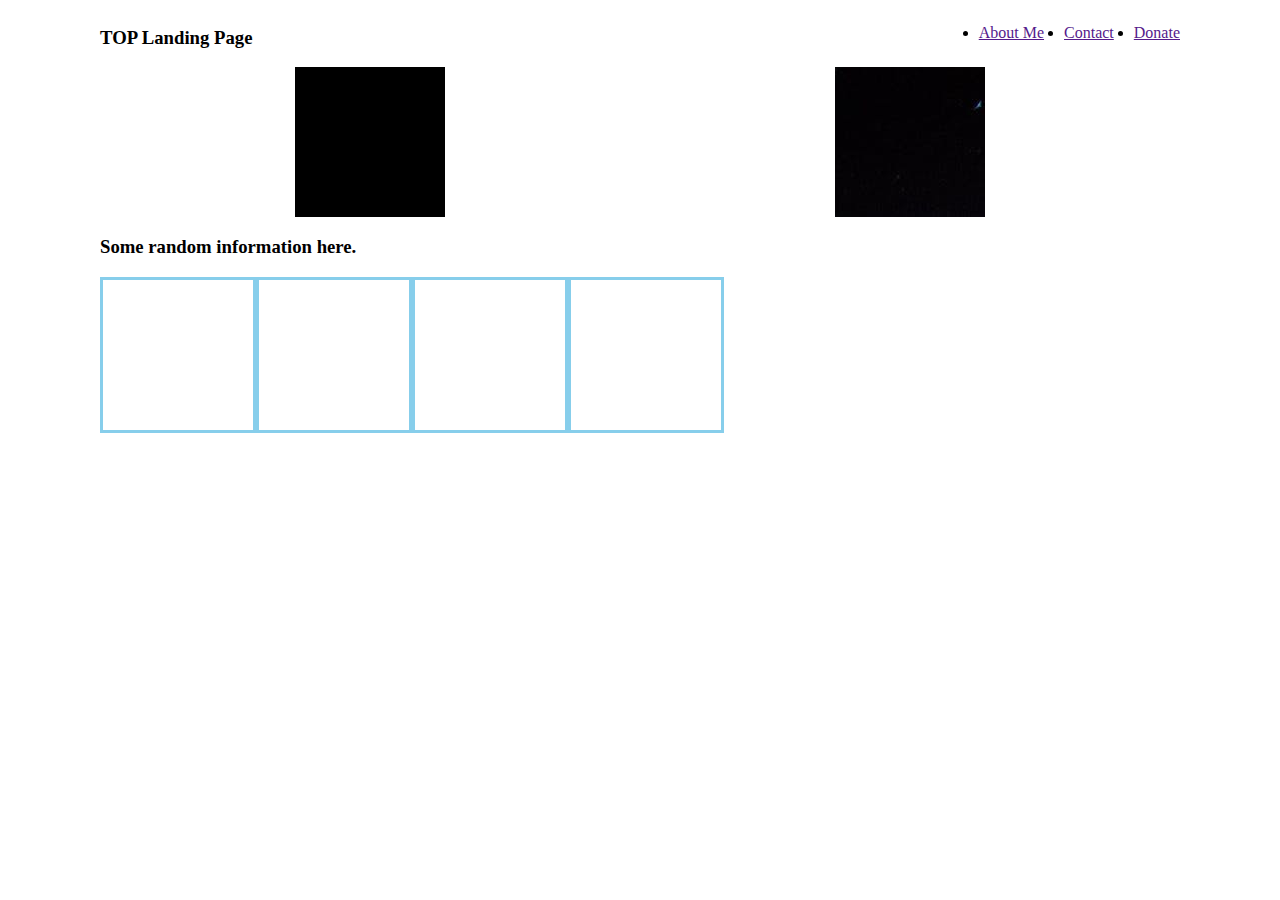
==== index.html @ 90028e37 "move index out of html folder" ====
<!DOCTYPE html>
<html lang="en">
    <head>
        <meta charset="UTF-8">
        <link rel="stylesheet" href="../css/stylesheet.css">
        <title>TOP Landing Page</title>
    </head>
    <body>
        <div class="headbox"> <!--This will contain a header image top left and three links to the right -->
            <h3>TOP Landing Page</h3>
            <div class="headlist">
                <ul>
                    <li><a href="">About Me</a></li>
                    <li><a href="">Contact</a></li>
                    <li><a href="">Donate</a></li>
                </ul>
            </div>
        </div>
        <div class="boxtwo"> <!-- This box will contain two boxes -->
            <div class="inboxone"></div>
            <div class="inboxtwo"></div>
        </div>
        <div class="boxes">
            <h3>Some random information here. </h3>
            <div class="container">
                <!-- Each box will have rounded edges with a paragraph underneath -->
                <div class="box"></div>
                <div class="box"></div>
                <div class="box"></div>
                <div class="box"></div>
            </div>
        </div>
        <div class="boxthree"> <!-- This box will just have text (a quote) with different fonts and a background color -->

        </div>
        <div class="boxfour"> <!-- This will have some text, a button and background color while being centered -->

        </div>
        <div class="footer"> <!-- This will be the footer and pushed to the bottom -->

        </div>
    </body>
</html>
---- css/stylesheet.css ----
body {
    margin-left: 100px;
    margin-right: 100px;
}

.headbox {
    display: flex;
    justify-content: space-between;
}

.headlist {
    display: flex;
}

ul {
    display: flex;
    gap: 20px;
}

.boxtwo {
    display: flex;
    justify-content: space-around;
    align-items: center;
    background-image: url(../images/spaceone.jpeg);
}

.inboxone {
    height: 150px;
    width: 150px;
    background-image: url(../images/spacetwo.jpeg);
}

.inboxtwo {
    height: 150px;
    width: 150px;
    background-image: url(../images/spacethree.jpeg);
}

.container {
    display: flex;
}

.box {
    height: 150px;
    width: 150px;
    border: 3px solid skyblue;
}
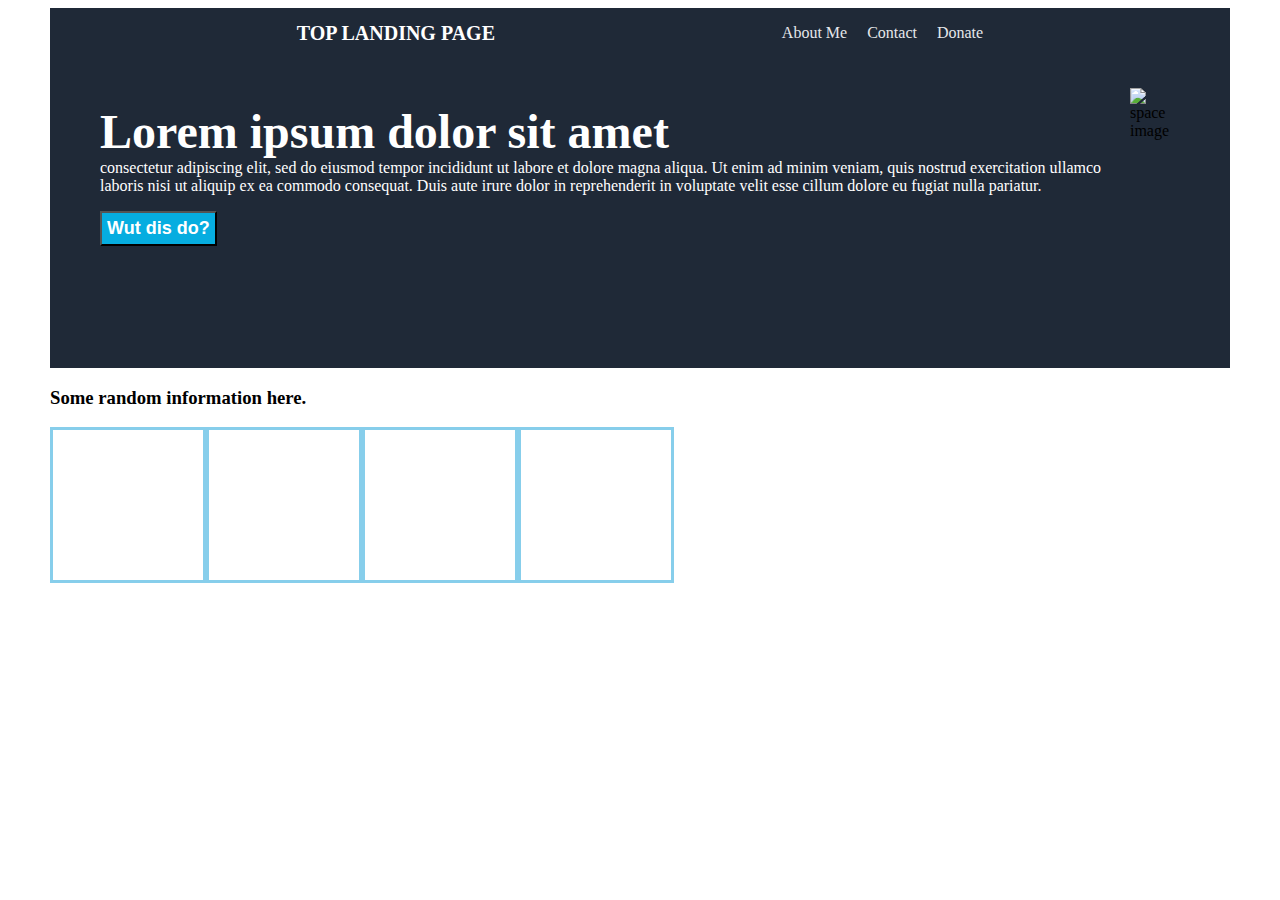
==== commit 562e2730: "edit html and css" ====
--- a/index.html
+++ b/index.html
@@ -2,23 +2,33 @@
 <html lang="en">
     <head>
         <meta charset="UTF-8">
-        <link rel="stylesheet" href="../css/stylesheet.css">
+        <link rel="stylesheet" href="./css/stylesheet.css">
         <title>TOP Landing Page</title>
     </head>
     <body>
         <div class="headbox"> <!--This will contain a header image top left and three links to the right -->
-            <h3>TOP Landing Page</h3>
-            <div class="headlist">
-                <ul>
-                    <li><a href="">About Me</a></li>
-                    <li><a href="">Contact</a></li>
-                    <li><a href="">Donate</a></li>
-                </ul>
+            <div class="top">
+                <div class="logotext">TOP LANDING PAGE</div>
+                <div class="headlist">
+                    <ul>
+                        <li><a href="">About Me</a></li>
+                        <li><a href="">Contact</a></li>
+                        <li><a href="">Donate</a></li>
+                    </ul>
+                </div>
             </div>
-        </div>
-        <div class="boxtwo"> <!-- This box will contain two boxes -->
-            <div class="inboxone"></div>
-            <div class="inboxtwo"></div>
+            <div class="bottom"> <!-- This box will contain two boxes -->
+                <div class="inboxone">
+                    <p><span>Lorem ipsum dolor sit amet</span> <br/>consectetur adipiscing elit, sed do eiusmod tempor incididunt ut labore 
+                        et dolore magna aliqua. Ut enim ad minim veniam, quis nostrud exercitation ullamco laboris nisi ut 
+                        aliquip ex ea commodo consequat. Duis aute irure dolor in reprehenderit in voluptate velit esse cillum 
+                        dolore eu fugiat nulla pariatur. </p>
+                        <button class="wut">Wut dis do?</button>
+                </div>
+                <div class="inboxtwo">
+                    <img src="./images/spaceone.jpeg" alt="space image">
+                </div>
+            </div>
         </div>
         <div class="boxes">
             <h3>Some random information here. </h3>
--- a/css/stylesheet.css
+++ b/css/stylesheet.css
@@ -1,11 +1,29 @@
 body {
-    margin-left: 100px;
-    margin-right: 100px;
+    margin-left: 50px;
+    margin-right: 50px;
+    display: flex;
+    flex-direction: column;
 }
 
 .headbox {
+    background-color: #1F2937;
     display: flex;
-    justify-content: space-between;
+    flex-direction: column;
+
+}
+
+.top {
+    display: flex;
+    flex-direction: row;
+    justify-content: space-evenly;
+}
+
+.logotext {
+    color: white;
+    font-size: 20px;
+    font-weight: 900;
+    display: flex;
+    align-items: center;
 }
 
 .headlist {
@@ -17,23 +35,50 @@
     gap: 20px;
 }
 
-.boxtwo {
+a {
+    text-decoration: none;
+    color:#E5E7EB;
+}
+
+li {
+    list-style: none;
     display: flex;
-    justify-content: space-around;
-    align-items: center;
-    background-image: url(../images/spaceone.jpeg);
+}
+
+.bottom {
+    padding: 30px 50px;
+    display: flex;
+    justify-content: space-evenly;
 }
 
 .inboxone {
-    height: 150px;
-    width: 150px;
-    background-image: url(../images/spacetwo.jpeg);
+    min-height: 250px;
+    width: auto;
+    color: white;
 }
 
 .inboxtwo {
-    height: 150px;
-    width: 150px;
-    background-image: url(../images/spacethree.jpeg);
+    min-height: 150px;
+    width: auto;
+}
+
+.inboxtwo img {
+    max-height: 280px;
+    max-width: 500px;
+}
+
+span {
+    font-size: 48px;
+    font-weight: 900;
+}
+
+.wut {
+    background-color: rgb(6, 173, 224);
+    font-size: 18px;
+    color: white;
+    font-weight: 700;
+    padding: 5px;
+
 }
 
 .container {
@@ -46,3 +91,6 @@
     border: 3px solid skyblue;
 }
 
+.footer {
+    background-color: #1F2937;
+}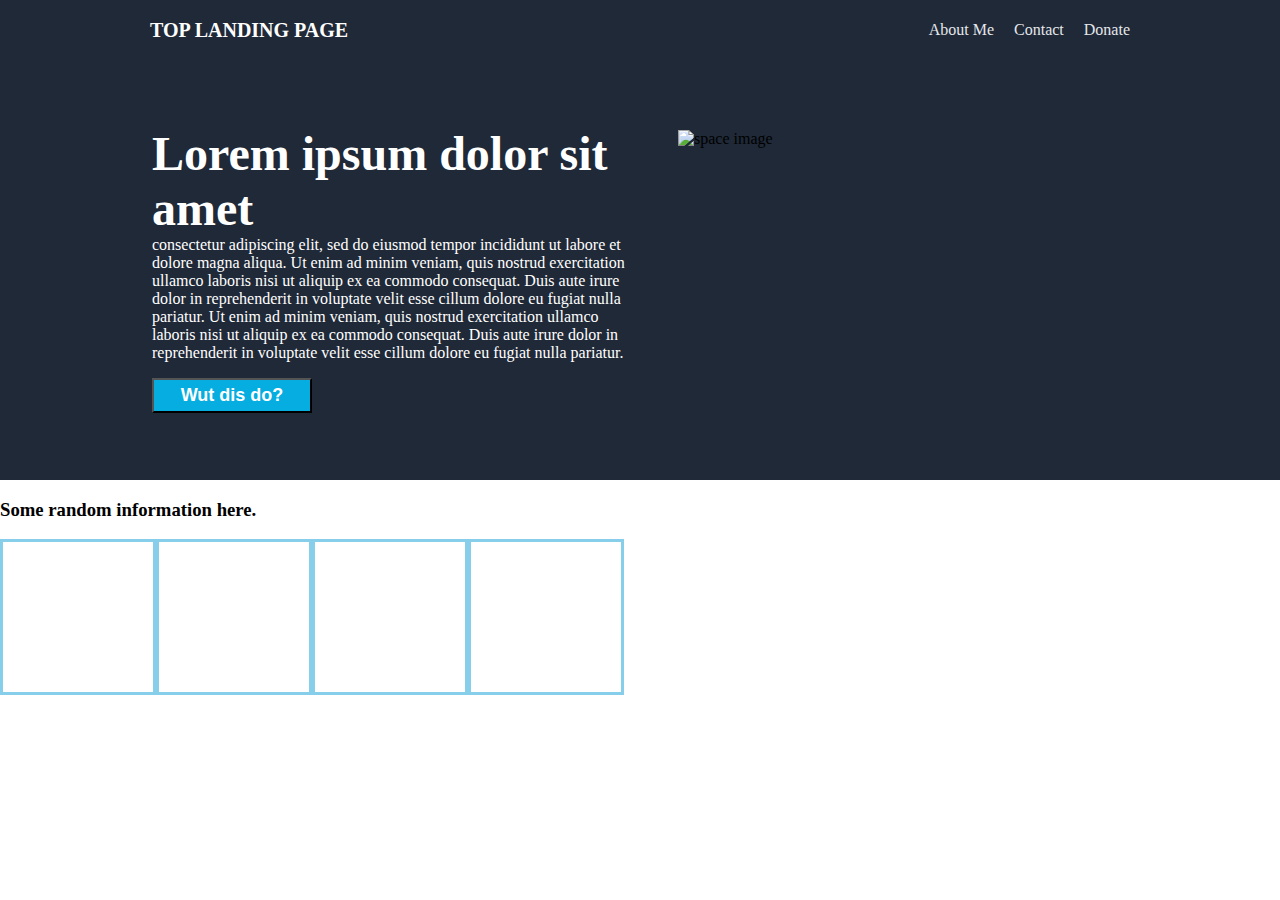
==== commit 68004e72: "edit css and index and finish top section" ====
--- a/index.html
+++ b/index.html
@@ -21,6 +21,8 @@
                 <div class="inboxone">
                     <p><span>Lorem ipsum dolor sit amet</span> <br/>consectetur adipiscing elit, sed do eiusmod tempor incididunt ut labore 
                         et dolore magna aliqua. Ut enim ad minim veniam, quis nostrud exercitation ullamco laboris nisi ut 
+                        aliquip ex ea commodo consequat. Duis aute irure dolor in reprehenderit in voluptate velit esse cillum 
+                        dolore eu fugiat nulla pariatur. Ut enim ad minim veniam, quis nostrud exercitation ullamco laboris nisi ut 
                         aliquip ex ea commodo consequat. Duis aute irure dolor in reprehenderit in voluptate velit esse cillum 
                         dolore eu fugiat nulla pariatur. </p>
                         <button class="wut">Wut dis do?</button>
--- a/css/stylesheet.css
+++ b/css/stylesheet.css
@@ -1,6 +1,5 @@
 body {
-    margin-left: 50px;
-    margin-right: 50px;
+    margin: 0;
     display: flex;
     flex-direction: column;
 }
@@ -9,13 +8,14 @@
     background-color: #1F2937;
     display: flex;
     flex-direction: column;
-
 }
 
 .top {
+    padding: 5px 150px;
+    margin: 0;
     display: flex;
     flex-direction: row;
-    justify-content: space-evenly;
+    justify-content: space-between;
 }
 
 .logotext {
@@ -23,15 +23,19 @@
     font-size: 20px;
     font-weight: 900;
     display: flex;
-    align-items: center;
+    flex-direction: column;
+    align-self: center;
 }
 
 .headlist {
     display: flex;
+    flex-direction: column;
+    align-items: center;
 }
 
 ul {
     display: flex;
+    align-items: center;
     gap: 20px;
 }
 
@@ -46,25 +50,41 @@
 }
 
 .bottom {
-    padding: 30px 50px;
+    padding: 50px 100px;
     display: flex;
-    justify-content: space-evenly;
+    flex-direction: row;
+    justify-content: center;
+    align-items: center;
+    gap: 40px;
+    flex-wrap: wrap;
 }
 
 .inboxone {
-    min-height: 250px;
-    width: auto;
+    padding-bottom: 40px;
+    min-height: 280px;
+    max-height: 280px;
+    min-width: 450px;
+    max-width: 45%;
     color: white;
+    display: flex;
+    flex-direction: column;
 }
 
 .inboxtwo {
-    min-height: 150px;
-    width: auto;
+    min-height: 280px;
+    max-height: auto;
+    min-width: 450px;
+    max-width: 45%;
+    display: flex;
+    flex-direction: column;
+    align-self: center;
 }
 
 .inboxtwo img {
-    max-height: 280px;
-    max-width: 500px;
+    width: 100%;
+    height: 100%;
+    display: flex;
+    align-self: center;
 }
 
 span {
@@ -78,7 +98,7 @@
     color: white;
     font-weight: 700;
     padding: 5px;
-
+    width: 160px;
 }
 
 .container {
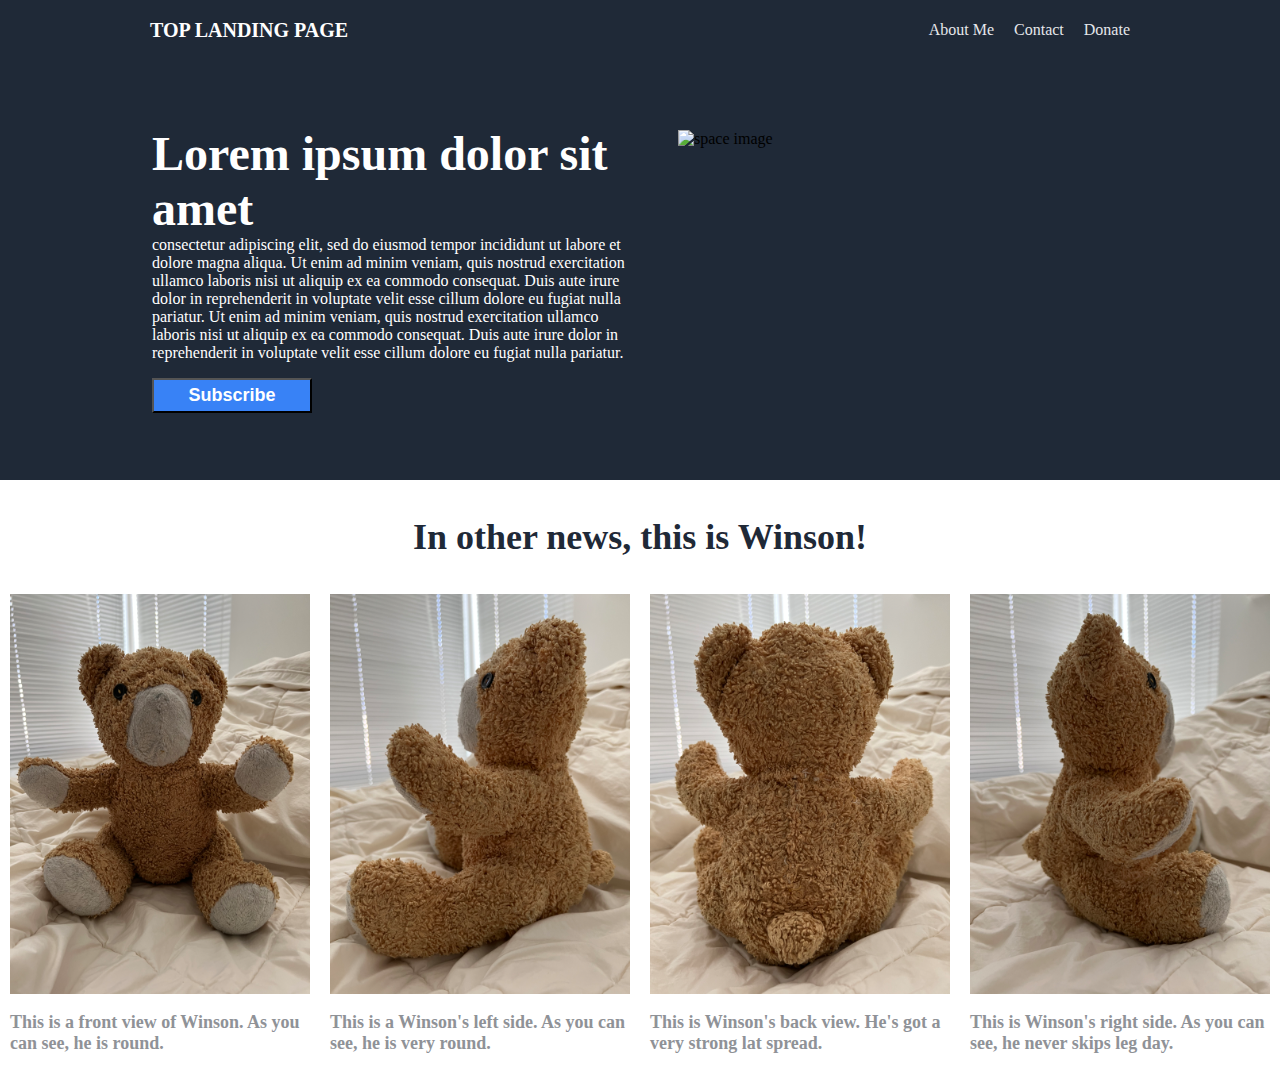
==== commit 94c25b62: "add images and edit css and index finishing second secion" ====
--- a/index.html
+++ b/index.html
@@ -25,7 +25,7 @@
                         dolore eu fugiat nulla pariatur. Ut enim ad minim veniam, quis nostrud exercitation ullamco laboris nisi ut 
                         aliquip ex ea commodo consequat. Duis aute irure dolor in reprehenderit in voluptate velit esse cillum 
                         dolore eu fugiat nulla pariatur. </p>
-                        <button class="wut">Wut dis do?</button>
+                        <button class="wut">Subscribe</button>
                 </div>
                 <div class="inboxtwo">
                     <img src="./images/spaceone.jpeg" alt="space image">
@@ -33,13 +33,25 @@
             </div>
         </div>
         <div class="boxes">
-            <h3>Some random information here. </h3>
+            <p>In other news, this is Winson!</p>
             <div class="container">
                 <!-- Each box will have rounded edges with a paragraph underneath -->
-                <div class="box"></div>
-                <div class="box"></div>
-                <div class="box"></div>
-                <div class="box"></div>
+                <div class="box">
+                    <img src="./images/Winson/winsonone.jpeg" alt="Winson front">
+                    <p> This is a front view of Winson. As you can see, he is round. </p>
+                </div>
+                <div class="box">
+                    <img src="./images/Winson/winsontwo.jpeg" alt="Winson left">
+                    <p>This is a Winson's left side. As you can see, he is very round. </p>
+                </div>
+                <div class="box">
+                    <img src="./images/Winson/winsonthree.jpeg" alt="Winson back">
+                    <p>This is Winson's back view. He's got a very strong lat spread.</p>
+                </div>
+                <div class="box">
+                    <img src="./images/Winson/winsonfour.jpeg" alt="Winson right">
+                    <p>This is Winson's right side. As you can see, he never skips leg day.</p>
+                </div>
             </div>
         </div>
         <div class="boxthree"> <!-- This box will just have text (a quote) with different fonts and a background color -->
--- a/css/stylesheet.css
+++ b/css/stylesheet.css
@@ -93,7 +93,7 @@
 }
 
 .wut {
-    background-color: rgb(6, 173, 224);
+    background-color: #3882F6;
     font-size: 18px;
     color: white;
     font-weight: 700;
@@ -101,14 +101,48 @@
     width: 160px;
 }
 
+.boxes p {
+    font-size: 36px;
+    font-weight: 900;
+    color: #1F2937;
+    display: flex;
+    justify-content: center;
+}
+
 .container {
+    display: flex;
+    flex-direction: row;
+    justify-content: center;
+    gap: 20px;
+    flex-wrap: wrap;
+}
+
+.box {
+    min-width: 200px;
+    max-width: 300px;
+    display: flex;
+    flex-flow: column wrap;
+}
+
+.box img {
+    min-height: auto;
+    max-height: auto;
+    min-width: 200px;
+    max-width: 300px;
     display: flex;
 }
 
-.box {
-    height: 150px;
-    width: 150px;
-    border: 3px solid skyblue;
+.box p {
+    font-size: 18px;
+    color: #8f9297;
+    font-weight: 700;
+    display: flex;
+    justify-content: center;
+    align-self: center;
+}
+
+.boxthree {
+    
 }
 
 .footer {
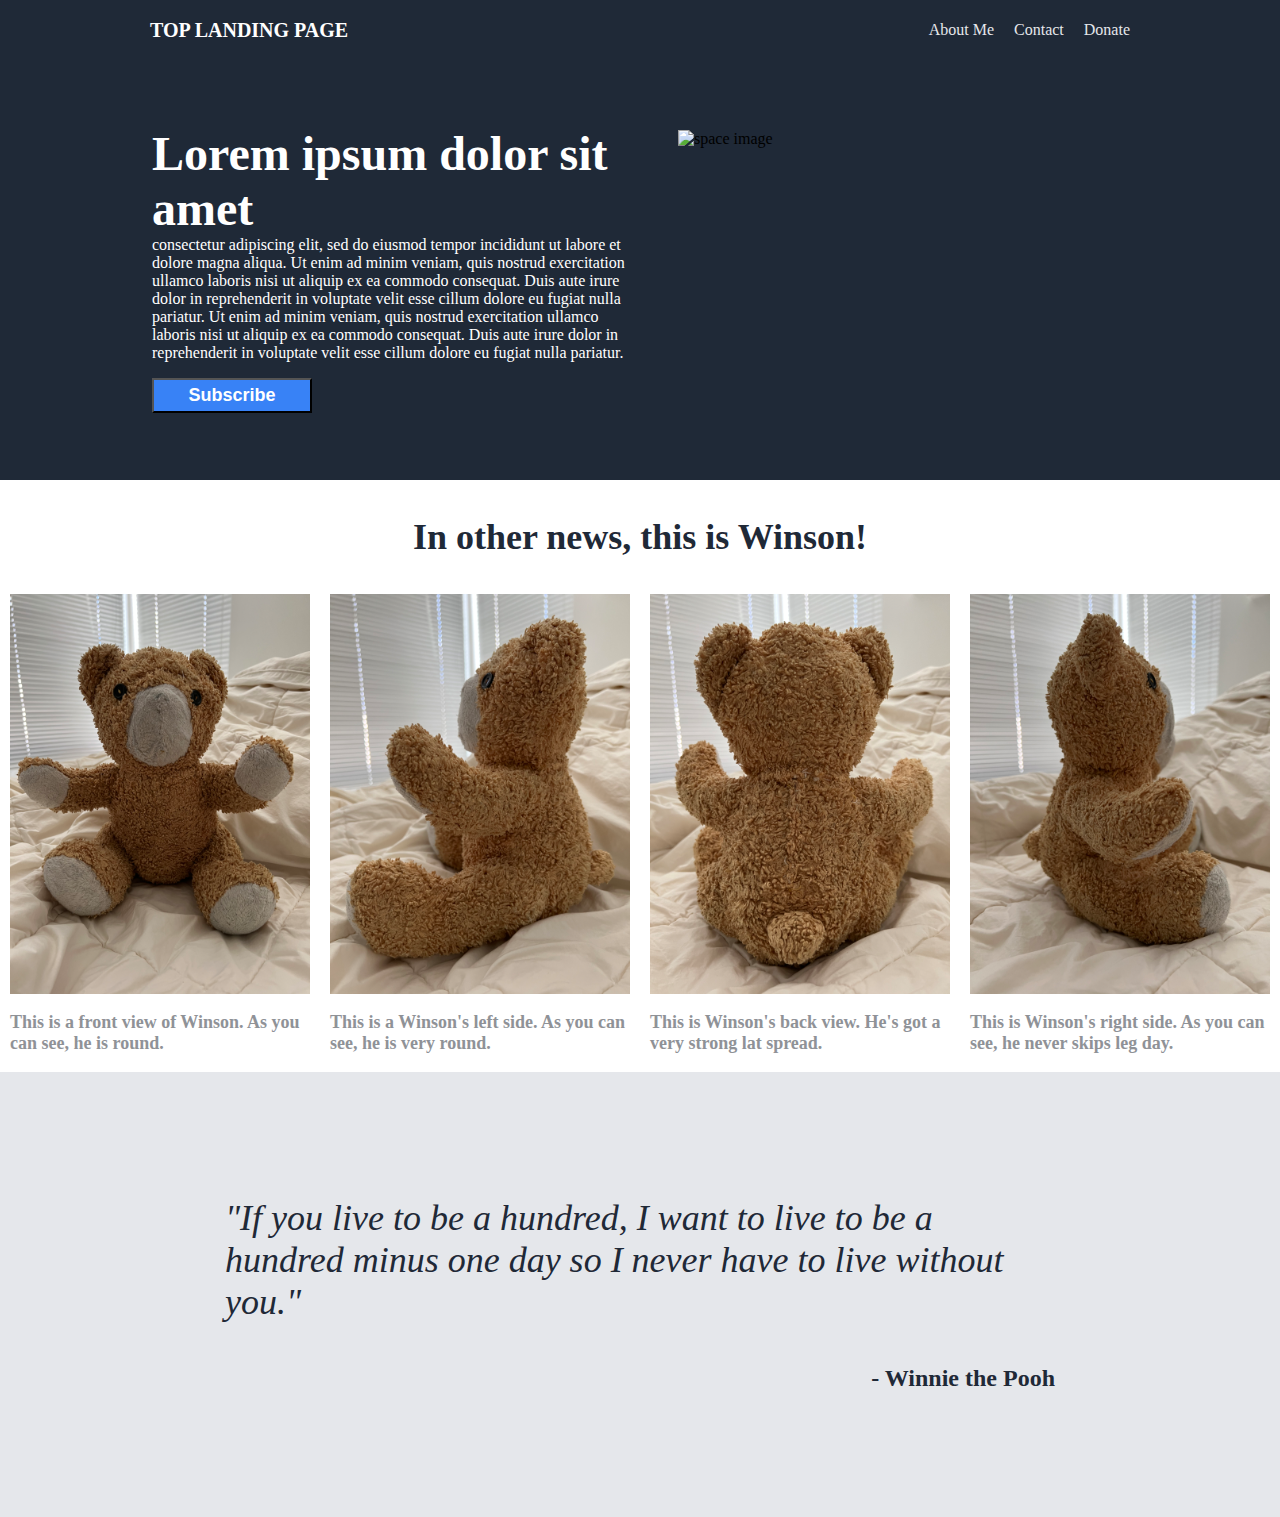
==== commit 1c33dedd: "finish third section by editing css and index" ====
--- a/index.html
+++ b/index.html
@@ -55,7 +55,8 @@
             </div>
         </div>
         <div class="boxthree"> <!-- This box will just have text (a quote) with different fonts and a background color -->
-
+            <p><em>"If you live to be a hundred, I want to live to be a hundred minus one day so I never 
+                have to live without you."</em><br> <strong><span>- Winnie the Pooh</span></strong></p>
         </div>
         <div class="boxfour"> <!-- This will have some text, a button and background color while being centered -->
 
--- a/css/stylesheet.css
+++ b/css/stylesheet.css
@@ -87,7 +87,7 @@
     align-self: center;
 }
 
-span {
+.inboxone p span {
     font-size: 48px;
     font-weight: 900;
 }
@@ -142,7 +142,27 @@
 }
 
 .boxthree {
-    
+    background-color: #E5e7EB;
+    padding: 125px 225px;
+    display: flex;
+    flex-direction: row;
+    justify-content: center;
+    align-items: center;
+}
+
+.boxthree p {
+    margin: 0;
+    font-size: 36px;
+    color: #1F2937;
+    display: flex;
+    flex-direction: column;
+}
+
+.boxthree p span {
+    font-size: 24px;
+    font-style: normal;
+    display: flex;
+    justify-content: flex-end;
 }
 
 .footer {
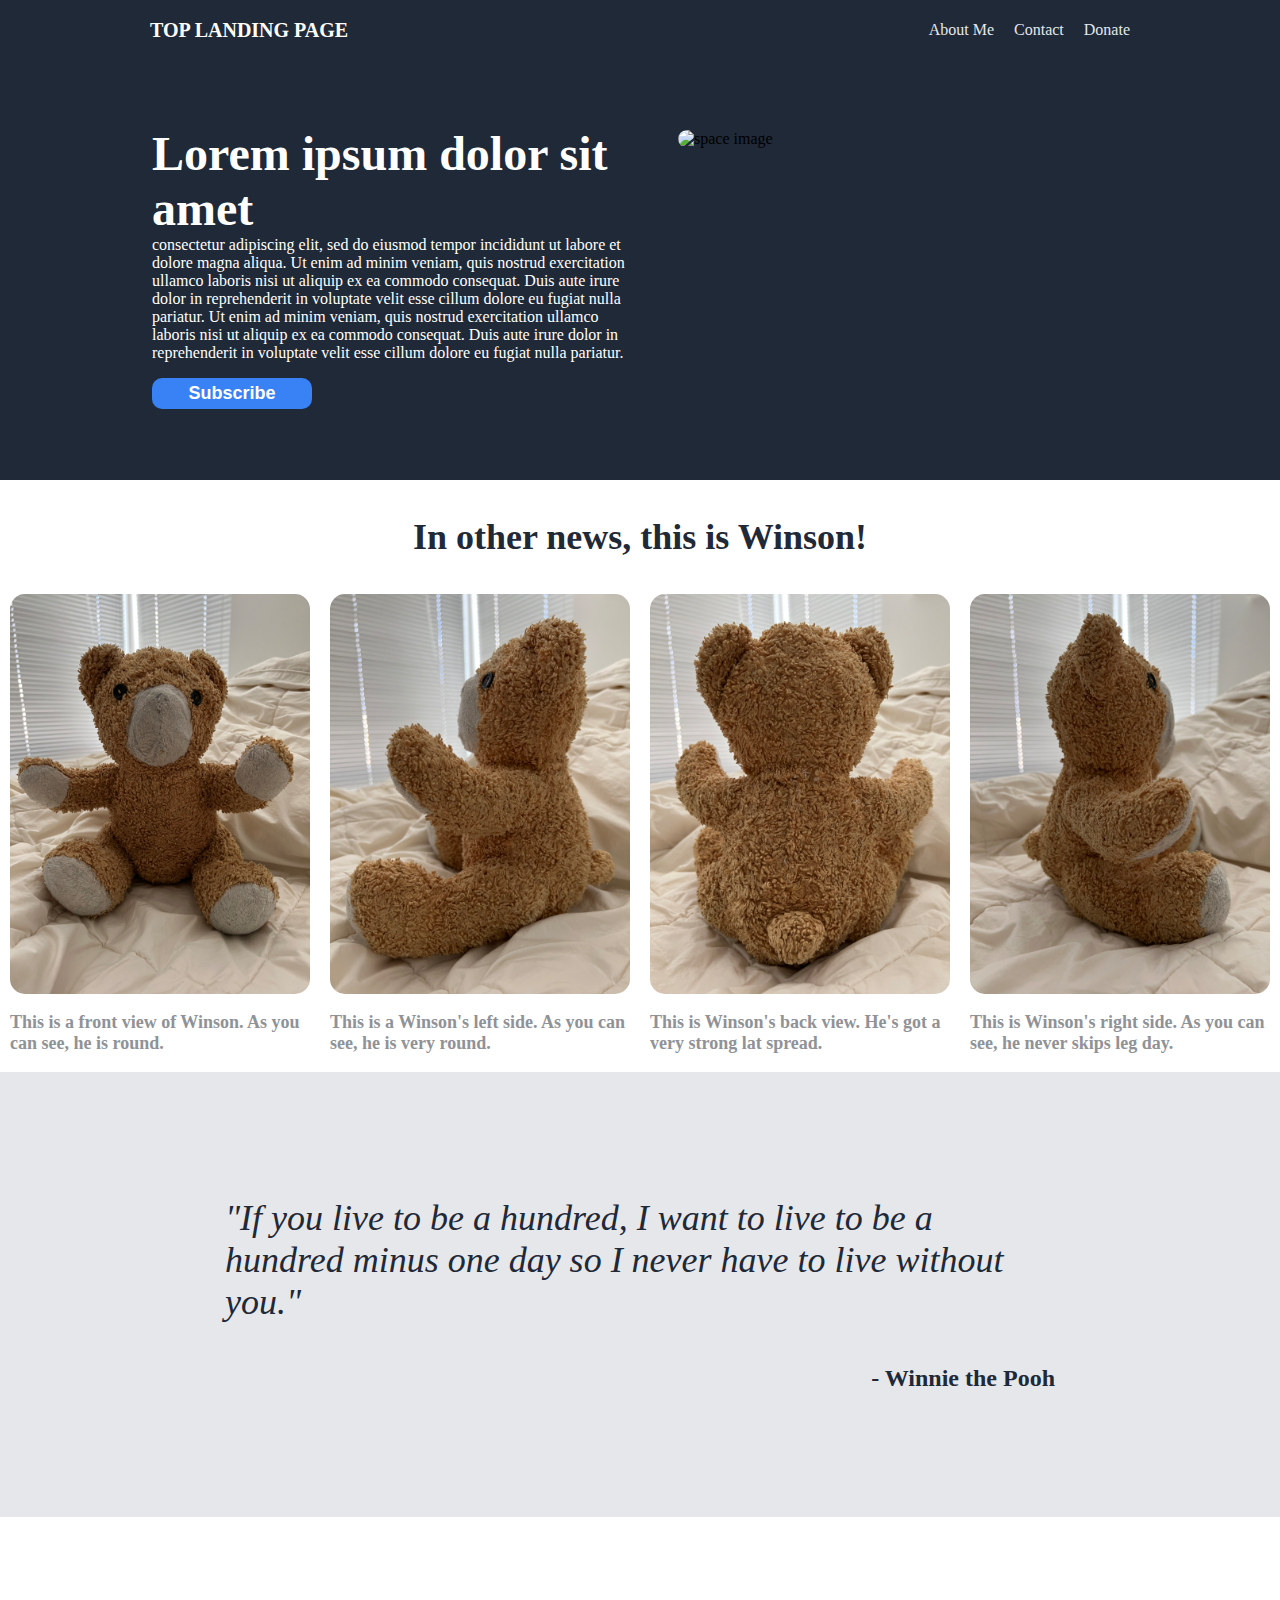
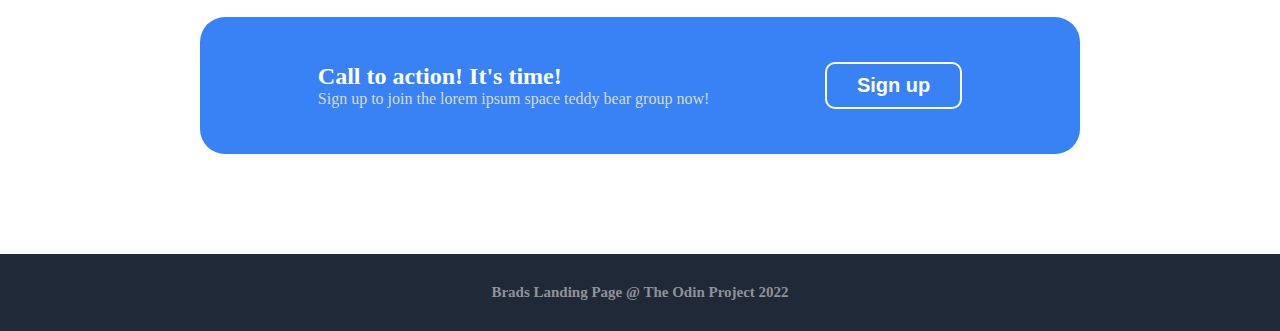
==== commit f07e4130: "finish page by editing css and index" ====
--- a/index.html
+++ b/index.html
@@ -25,7 +25,7 @@
                         dolore eu fugiat nulla pariatur. Ut enim ad minim veniam, quis nostrud exercitation ullamco laboris nisi ut 
                         aliquip ex ea commodo consequat. Duis aute irure dolor in reprehenderit in voluptate velit esse cillum 
                         dolore eu fugiat nulla pariatur. </p>
-                        <button class="wut">Subscribe</button>
+                        <button class="buttonone">Subscribe</button>
                 </div>
                 <div class="inboxtwo">
                     <img src="./images/spaceone.jpeg" alt="space image">
@@ -59,10 +59,18 @@
                 have to live without you."</em><br> <strong><span>- Winnie the Pooh</span></strong></p>
         </div>
         <div class="boxfour"> <!-- This will have some text, a button and background color while being centered -->
-
+            <div class="boxfourbox">
+                <div class="boxfourboxbox">
+                    <p><span>Call to action! It's time!</span><br>
+                    Sign up to join the lorem ipsum space teddy bear group now!</p>
+                </div>
+                <div class="boxfourboxboxbox">
+                    <button class="buttontwo">Sign up</button>
+                </div>
+            </div>
         </div>
         <div class="footer"> <!-- This will be the footer and pushed to the bottom -->
-
+            <p>Brads Landing Page @ The Odin Project 2022</p>
         </div>
     </body>
 </html>--- a/css/stylesheet.css
+++ b/css/stylesheet.css
@@ -81,6 +81,7 @@
 }
 
 .inboxtwo img {
+    border-radius: 15px;
     width: 100%;
     height: 100%;
     display: flex;
@@ -92,13 +93,16 @@
     font-weight: 900;
 }
 
-.wut {
+.buttonone {
+    border-radius: 10px;
+    border: none;
     background-color: #3882F6;
     font-size: 18px;
     color: white;
     font-weight: 700;
     padding: 5px;
     width: 160px;
+    display: inline-block;
 }
 
 .boxes p {
@@ -125,6 +129,7 @@
 }
 
 .box img {
+    border-radius: 15px;
     min-height: auto;
     max-height: auto;
     min-width: 200px;
@@ -165,6 +170,51 @@
     justify-content: flex-end;
 }
 
+.boxfour {
+    
+}
+
+.boxfourbox {
+    border-radius: 25px;
+    background-color: #3882F6;
+    margin: 100px 200px;
+    padding: 30px 60px;
+    display: flex;
+    justify-content: space-around;
+    align-items: center;
+}
+
+.boxfour .boxfourbox p span {
+    color: white;
+    font-size: 24px;
+    font-weight: 900;
+}
+
+.boxfour .boxfourbox p {
+    color: #d7dadf;
+}
+
+.buttontwo {
+    border-radius: 10px;
+    border: 2px solid white;
+    font-size: 20px;
+    font-weight: 600;
+    color: white;
+    background-color: #3882F6;
+    padding: 10px 30px;
+    display: inline-block;
+}
+
 .footer {
     background-color: #1F2937;
+    padding: 15px;
+    display: flex;
+    justify-content: center;
+    align-items: center;
+}
+
+.footer p {
+    color: #8f9297;
+    font-size: 15px;
+    font-weight: 600;
 }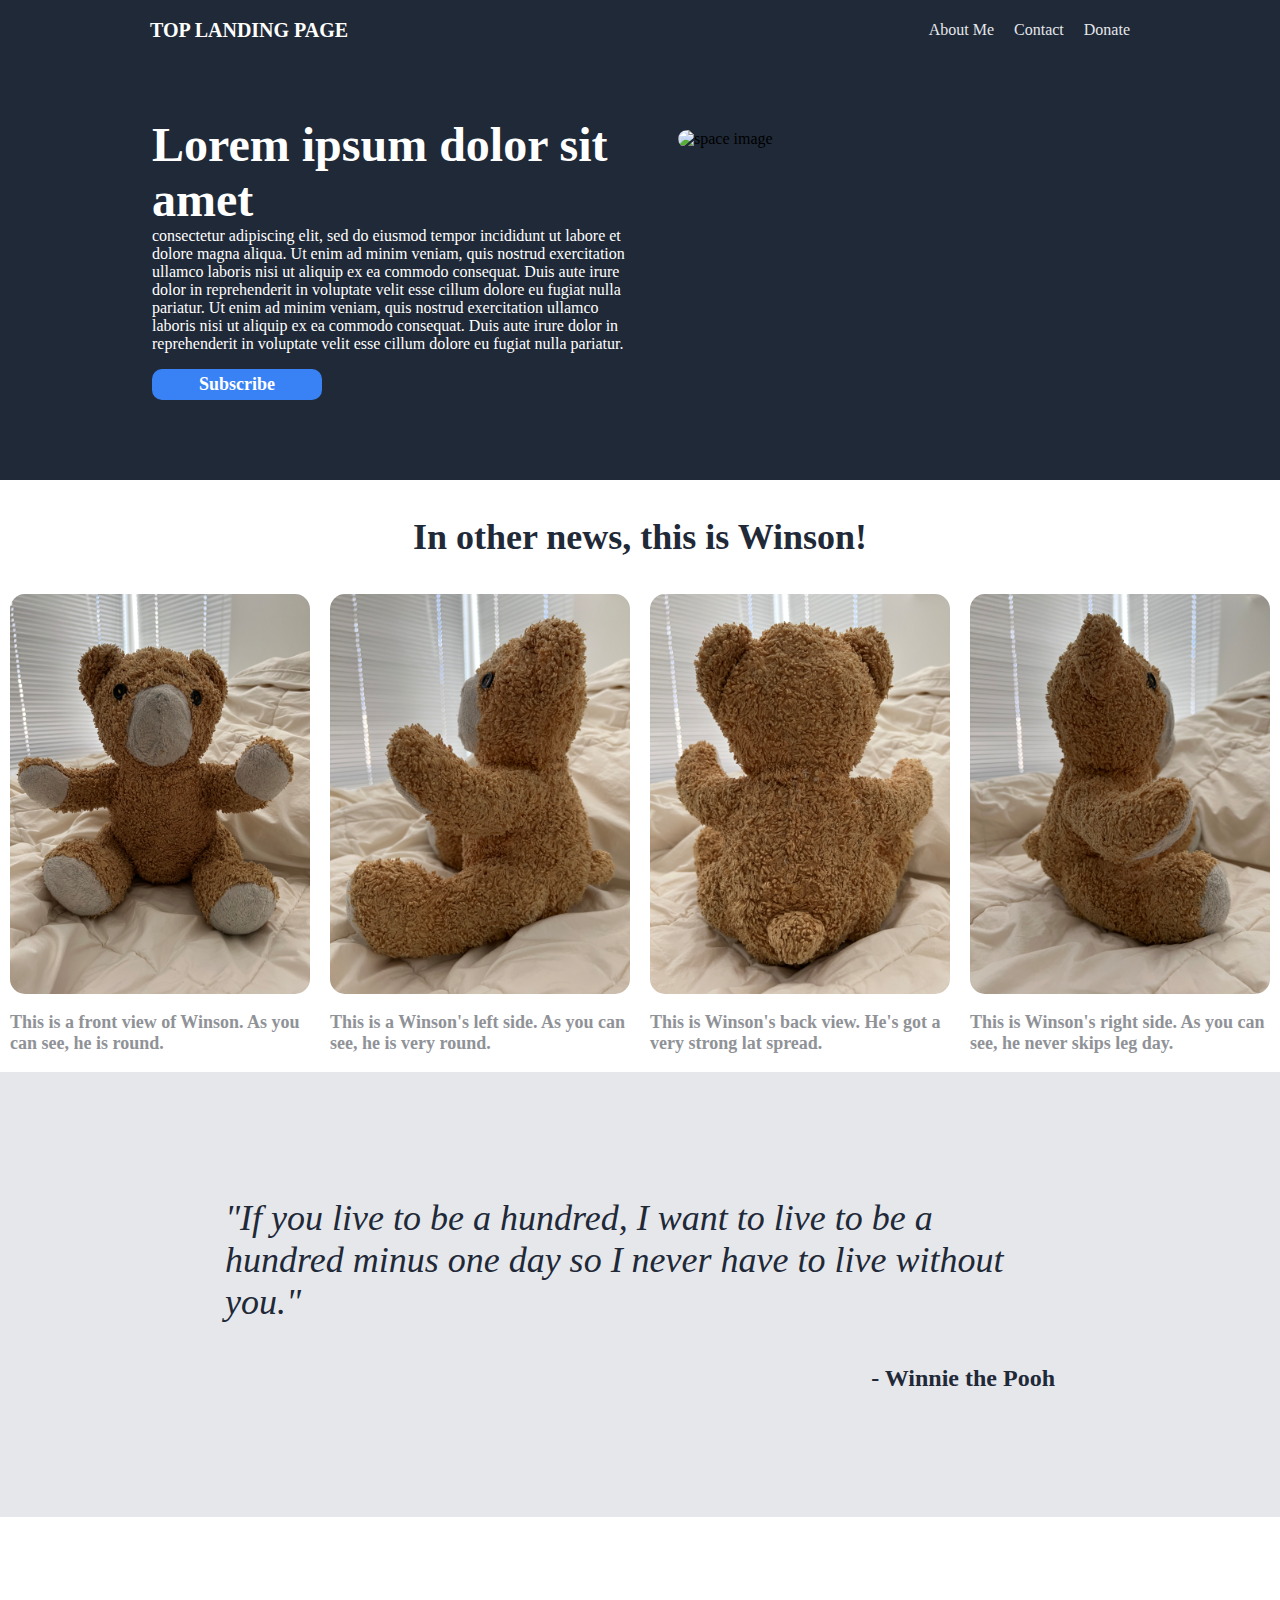
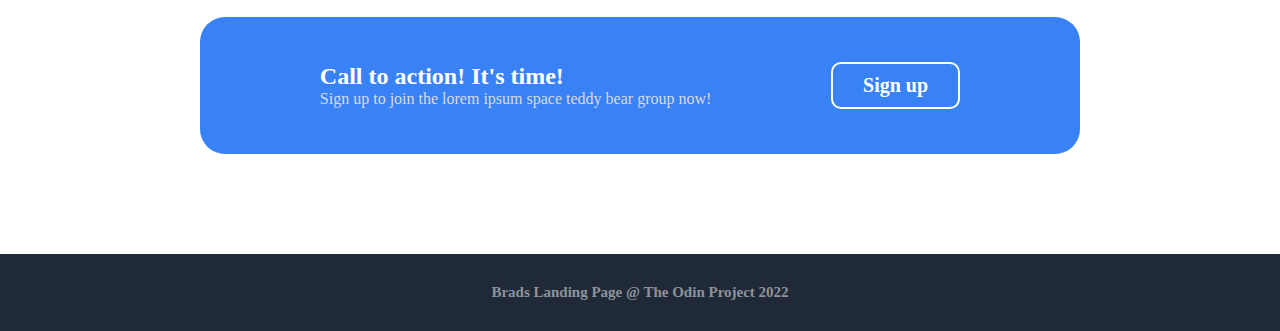
==== commit 9b9f8c67: "fix buttons" ====
--- a/index.html
+++ b/index.html
@@ -25,7 +25,8 @@
                         dolore eu fugiat nulla pariatur. Ut enim ad minim veniam, quis nostrud exercitation ullamco laboris nisi ut 
                         aliquip ex ea commodo consequat. Duis aute irure dolor in reprehenderit in voluptate velit esse cillum 
                         dolore eu fugiat nulla pariatur. </p>
-                        <button class="buttonone">Subscribe</button>
+                        <a href="" class="buttonone">Subscribe</a>
+                        <!-- Old button code <button class="buttonone">Subscribe</button> -->
                 </div>
                 <div class="inboxtwo">
                     <img src="./images/spaceone.jpeg" alt="space image">
@@ -65,7 +66,8 @@
                     Sign up to join the lorem ipsum space teddy bear group now!</p>
                 </div>
                 <div class="boxfourboxboxbox">
-                    <button class="buttontwo">Sign up</button>
+                    <a href="" class="buttontwo">Sign up</a>
+                    <!-- Old button code <button class="buttontwo">Sign up</button> -->
                 </div>
             </div>
         </div>
--- a/css/stylesheet.css
+++ b/css/stylesheet.css
@@ -68,6 +68,7 @@
     color: white;
     display: flex;
     flex-direction: column;
+    justify-content: center;
 }
 
 .inboxtwo {
@@ -102,7 +103,8 @@
     font-weight: 700;
     padding: 5px;
     width: 160px;
-    display: inline-block;
+    display: flex;
+    justify-content: center;
 }
 
 .boxes p {
